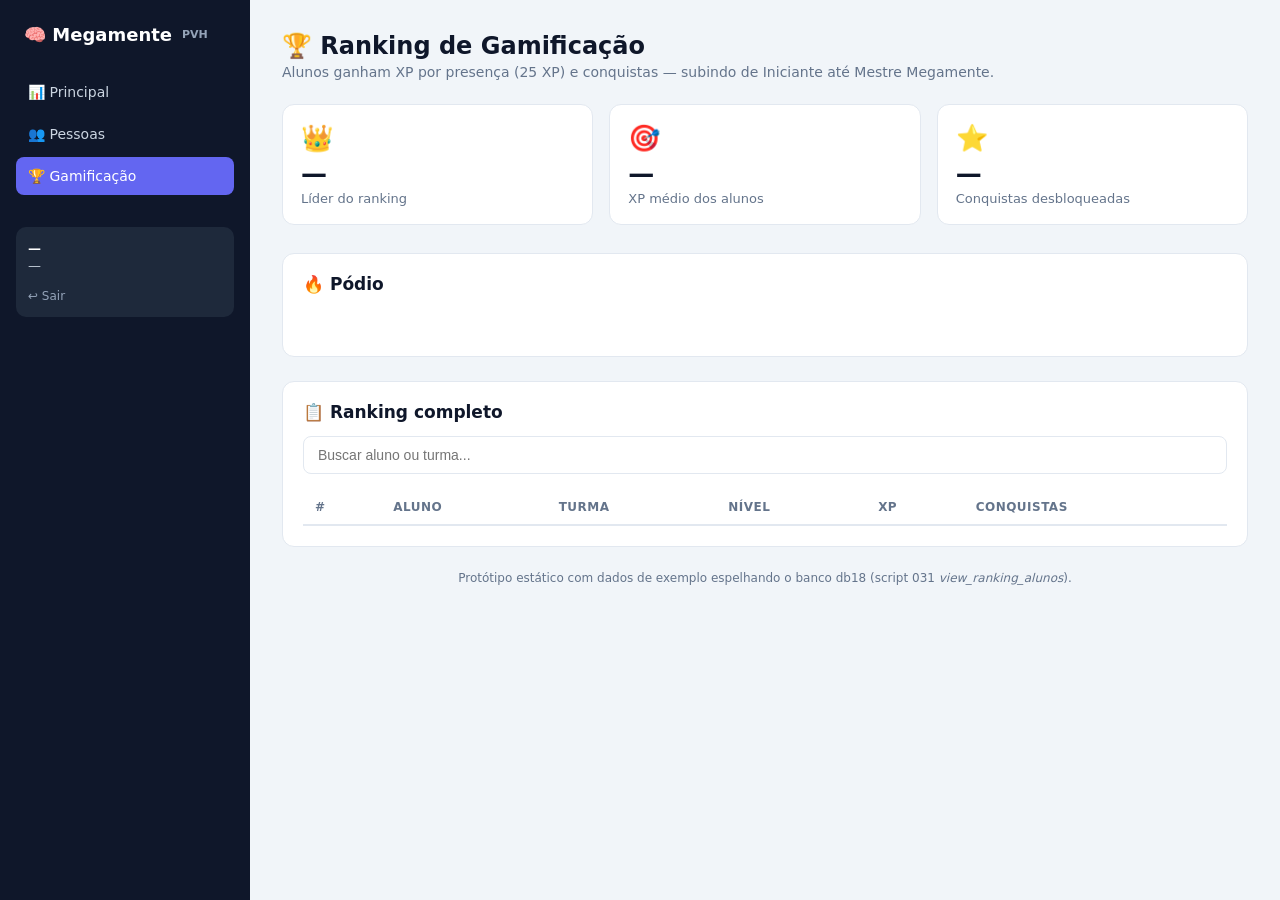
==== prototipo/gamificacao.html @ e92a615d "Inovação: gamificação - níveis, conquistas, XP, ranking e protótipo da interface" ====
<!DOCTYPE html>
<html lang="pt-BR">
<head>
    <meta charset="UTF-8">
    <meta name="viewport" content="width=device-width, initial-scale=1.0">
    <title>Gamificação - Escola Megamente</title>
    <link rel="stylesheet" href="assets/style.css">
</head>
<body>
    <div class="app">
        <aside class="sidebar">
            <div class="brand">🧠 Megamente <span style="font-size:11px;color:#94a3b8">PVH</span></div>
            <nav>
                <a href="index.html">📊 Principal</a>
                <a href="pessoas.html">👥 Pessoas</a>
                <a href="gamificacao.html" class="active">🏆 Gamificação</a>
            </nav>
            <div class="sidebar-user">
                <b id="nomeUsuario">—</b>
                <span id="cargoUsuario">—</span><br><br>
                <a href="#" onclick="sair()">↩ Sair</a>
            </div>
        </aside>

        <main class="main">
            <h1>🏆 Ranking de Gamificação</h1>
            <p class="page-sub">Alunos ganham XP por presença (25 XP) e conquistas — subindo de Iniciante até Mestre Megamente.</p>

            <div class="cards">
                <div class="card"><div class="card-icone">👑</div><div class="card-valor" id="top1">—</div><div class="card-label">Líder do ranking</div></div>
                <div class="card"><div class="card-icone">🎯</div><div class="card-valor" id="mediaXp">—</div><div class="card-label">XP médio dos alunos</div></div>
                <div class="card"><div class="card-icone">⭐</div><div class="card-valor" id="totalConq">—</div><div class="card-label">Conquistas desbloqueadas</div></div>
            </div>

            <div class="panel">
                <h2>🔥 Pódio</h2>
                <div class="podio" id="podio"></div>
            </div>

            <div class="panel">
                <h2>📋 Ranking completo</h2>
                <div class="toolbar">
                    <input type="search" id="buscaRanking" placeholder="Buscar aluno ou turma..." oninput="filtrarRanking()">
                </div>
                <table>
                    <thead>
                        <tr><th>#</th><th>Aluno</th><th>Turma</th><th>Nível</th><th>XP</th><th>Conquistas</th></tr>
                    </thead>
                    <tbody id="tbodyRanking"></tbody>
                </table>
            </div>

            <p class="footer-note">Protótipo estático com dados de exemplo espelhando o banco db18 (script 031 <i>view_ranking_alunos</i>).</p>
        </main>
    </div>

    <script src="assets/app.js"></script>
</body>
</html>
---- prototipo/assets/style.css ----
/* Protótipo Escola Megamente */

* {
    margin: 0;
    padding: 0;
    box-sizing: border-box;
}

:root {
    --bg: #0f172a;
    --bg-soft: #1e293b;
    --card: #ffffff;
    --primary: #6366f1;
    --primary-dark: #4f46e5;
    --success: #10b981;
    --warning: #f59e0b;
    --danger: #ef4444;
    --text: #0f172a;
    --muted: #64748b;
    --border: #e2e8f0;
    --gold: #f59e0b;
}

body {
    font-family: 'Segoe UI', system-ui, -apple-system, sans-serif;
    background: #f1f5f9;
    color: var(--text);
    min-height: 100vh;
    display: flex;
    flex-direction: column;
    align-items: center;
}

/* ---------- LOGIN ---------- */

.login-wrapper {
    min-height: 100vh;
    display: flex;
    align-items: center;
    justify-content: center;
    background: radial-gradient(1200px 600px at 70% -10%, #4338ca55, transparent),
                radial-gradient(1000px 500px at 10% 110%, #0ea5e955, transparent),
                var(--bg);
    width: 100%;
}

.login-card {
    background: var(--card);
    border-radius: 16px;
    box-shadow: 0 25px 60px rgba(2, 6, 23, .5);
    padding: 40px;
    width: 100%;
    max-width: 400px;
}

.login-card .logo {
    font-size: 42px;
    text-align: center;
    margin-bottom: 8px;
}

.login-card h1 {
    text-align: center;
    font-size: 24px;
    color: var(--text);
}

.login-card .subtitle {
    text-align: center;
    color: var(--muted);
    font-size: 14px;
    margin: 6px 0 24px;
}

.login-card .badge-gamificacao {
    display: block;
    text-align: center;
    background: linear-gradient(90deg, #f59e0b, #ef4444);
    color: #fff;
    font-size: 12px;
    font-weight: 700;
    border-radius: 999px;
    padding: 6px 12px;
    margin: 0 auto 20px;
    width: fit-content;
}

.field {
    margin-bottom: 16px;
}

.field label {
    display: block;
    font-size: 13px;
    font-weight: 600;
    color: var(--text);
    margin-bottom: 6px;
}

.field input,
.field select {
    width: 100%;
    padding: 12px 14px;
    border: 1px solid var(--border);
    border-radius: 8px;
    font-size: 14px;
    background: #f8fafc;
}

.field input:focus,
.field select:focus {
    outline: 2px solid var(--primary);
    border-color: transparent;
}

.btn {
    display: inline-flex;
    align-items: center;
    justify-content: center;
    gap: 8px;
    padding: 12px 20px;
    border: none;
    border-radius: 8px;
    font-size: 14px;
    font-weight: 600;
    cursor: pointer;
    text-decoration: none;
    transition: filter .15s;
}

.btn:hover { filter: brightness(1.05); }

.btn-primary { background: var(--primary); color: #fff; width: 100%; }
.btn-success { background: var(--success); color: #fff; }
.btn-ghost   { background: transparent; color: var(--primary); border: 1px solid var(--primary); }

.login-error {
    color: var(--danger);
    font-size: 13px;
    margin-top: 10px;
    text-align: center;
    display: none;
}

.perfil-cards {
    display: flex;
    flex-direction: column;
    gap: 10px;
    margin-bottom: 20px;
}

.perfil-card {
    display: flex;
    align-items: center;
    gap: 12px;
    border: 2px solid var(--border);
    border-radius: 10px;
    padding: 12px 14px;
    cursor: pointer;
    transition: border-color .15s, background .15s;
    background: #f8fafc;
}

.perfil-card:hover { border-color: var(--primary); }

.perfil-card.selected { border-color: var(--primary); background: #eef2ff; }

.perfil-card .perfil-icone {
    font-size: 28px;
}

.perfil-card .perfil-nome { font-weight: 700; font-size: 14px; }
.perfil-card .perfil-desc { font-size: 12px; color: var(--muted); }

/* ---------- APP (layout com sidebar) ---------- */

.app {
    display: flex;
    width: 100%;
    min-height: 100vh;
}

.sidebar {
    width: 250px;
    background: var(--bg);
    color: #cbd5e1;
    padding: 24px 16px;
    flex-shrink: 0;
}

.sidebar .brand {
    font-size: 18px;
    font-weight: 800;
    color: #fff;
    display: flex;
    align-items: center;
    gap: 10px;
    margin-bottom: 28px;
    padding: 0 8px;
}

.sidebar nav a {
    display: flex;
    align-items: center;
    gap: 10px;
    color: #cbd5e1;
    text-decoration: none;
    padding: 11px 12px;
    border-radius: 8px;
    font-size: 14px;
    margin-bottom: 4px;
    transition: background .15s;
}

.sidebar nav a:hover { background: var(--bg-soft); color: #fff; }
.sidebar nav a.active { background: var(--primary); color: #fff; }

.sidebar .sidebar-user {
    margin-top: 32px;
    padding: 14px 12px;
    background: var(--bg-soft);
    border-radius: 10px;
    font-size: 13px;
}

.sidebar .sidebar-user b { color: #fff; display: block; margin-bottom: 2px; }
.sidebar .sidebar-user a { color: #94a3b8; font-size: 12px; text-decoration: none; }

.main {
    flex: 1;
    padding: 32px;
    max-width: 1100px;
}

.main h1 { font-size: 24px; margin-bottom: 4px; }
.main .page-sub { color: var(--muted); margin-bottom: 24px; font-size: 14px; }

.cards {
    display: grid;
    grid-template-columns: repeat(auto-fit, minmax(200px, 1fr));
    gap: 16px;
    margin-bottom: 28px;
}

.card {
    background: var(--card);
    border: 1px solid var(--border);
    border-radius: 12px;
    padding: 18px;
}

.card .card-icone { font-size: 26px; }
.card .card-valor { font-size: 26px; font-weight: 800; margin: 6px 0 2px; }
.card .card-label { font-size: 13px; color: var(--muted); }

.panel {
    background: var(--card);
    border: 1px solid var(--border);
    border-radius: 12px;
    padding: 20px;
    margin-bottom: 24px;
}

.panel h2 { font-size: 17px; margin-bottom: 14px; }

table {
    width: 100%;
    border-collapse: collapse;
    font-size: 14px;
}

th {
    text-align: left;
    font-size: 12px;
    text-transform: uppercase;
    letter-spacing: .04em;
    color: var(--muted);
    padding: 10px 12px;
    border-bottom: 2px solid var(--border);
}

td {
    padding: 12px;
    border-bottom: 1px solid var(--border);
}

tr:hover td { background: #f8fafc; }

.badge {
    display: inline-block;
    padding: 4px 10px;
    border-radius: 999px;
    font-size: 12px;
    font-weight: 700;
}

.badge-pago      { background: #d1fae5; color: #065f46; }
.badge-pendente  { background: #fef3c7; color: #92400e; }
.badge-atrasado  { background: #fee2e2; color: #991b1b; }
.badge-ativa     { background: #dbeafe; color: #1e40af; }
.badge-nivel     { background: #ede9fe; color: #5b21b6; }

.toolbar {
    display: flex;
    gap: 10px;
    align-items: center;
    margin-bottom: 16px;
}

.toolbar input[type="search"] {
    flex: 1;
    padding: 10px 14px;
    border: 1px solid var(--border);
    border-radius: 8px;
    font-size: 14px;
}

/* ---------- RANKING / GAMIFICAÇÃO ---------- */

.podio { display: flex; gap: 16px; align-items: flex-end; margin-bottom: 28px; }

.podio-item {
    flex: 1;
    text-align: center;
    background: var(--card);
    border: 1px solid var(--border);
    border-radius: 12px;
    padding: 16px 12px;
}

.podio-item .rank { font-size: 30px; }
.podio-item .nome { font-weight: 700; font-size: 14px; margin-top: 4px; }
.podio-item .xp { font-size: 13px; color: var(--muted); }
.podio-item.podio-top { border-color: var(--gold); box-shadow: 0 8px 24px rgba(245, 158, 11, .18); }

.progresso {
    display: flex;
    align-items: center;
    gap: 12px;
    margin: 8px 0 2px;
    font-size: 13px;
    color: var(--muted);
}

.barra {
    flex: 1;
    height: 8px;
    background: #e2e8f0;
    border-radius: 999px;
    overflow: hidden;
}

.barra > span {
    display: block;
    height: 100%;
    background: linear-gradient(90deg, var(--primary), #a855f7);
    border-radius: 999px;
}

.conquista-chip {
    display: inline-flex;
    align-items: center;
    gap: 6px;
    background: #f8fafc;
    border: 1px solid var(--border);
    border-radius: 999px;
    padding: 5px 10px;
    font-size: 13px;
    margin: 3px 4px 3px 0;
}

.avatar {
    width: 34px;
    height: 34px;
    border-radius: 50%;
    background: var(--primary);
    color: #fff;
    display: inline-flex;
    align-items: center;
    justify-content: center;
    font-weight: 700;
    font-size: 14px;
}

.footer-note {
    margin-top: 24px;
    font-size: 12px;
    color: var(--muted);
    text-align: center;
}

@media (max-width: 800px) {
    .app { flex-direction: column; }
    .sidebar { width: 100%; }
}
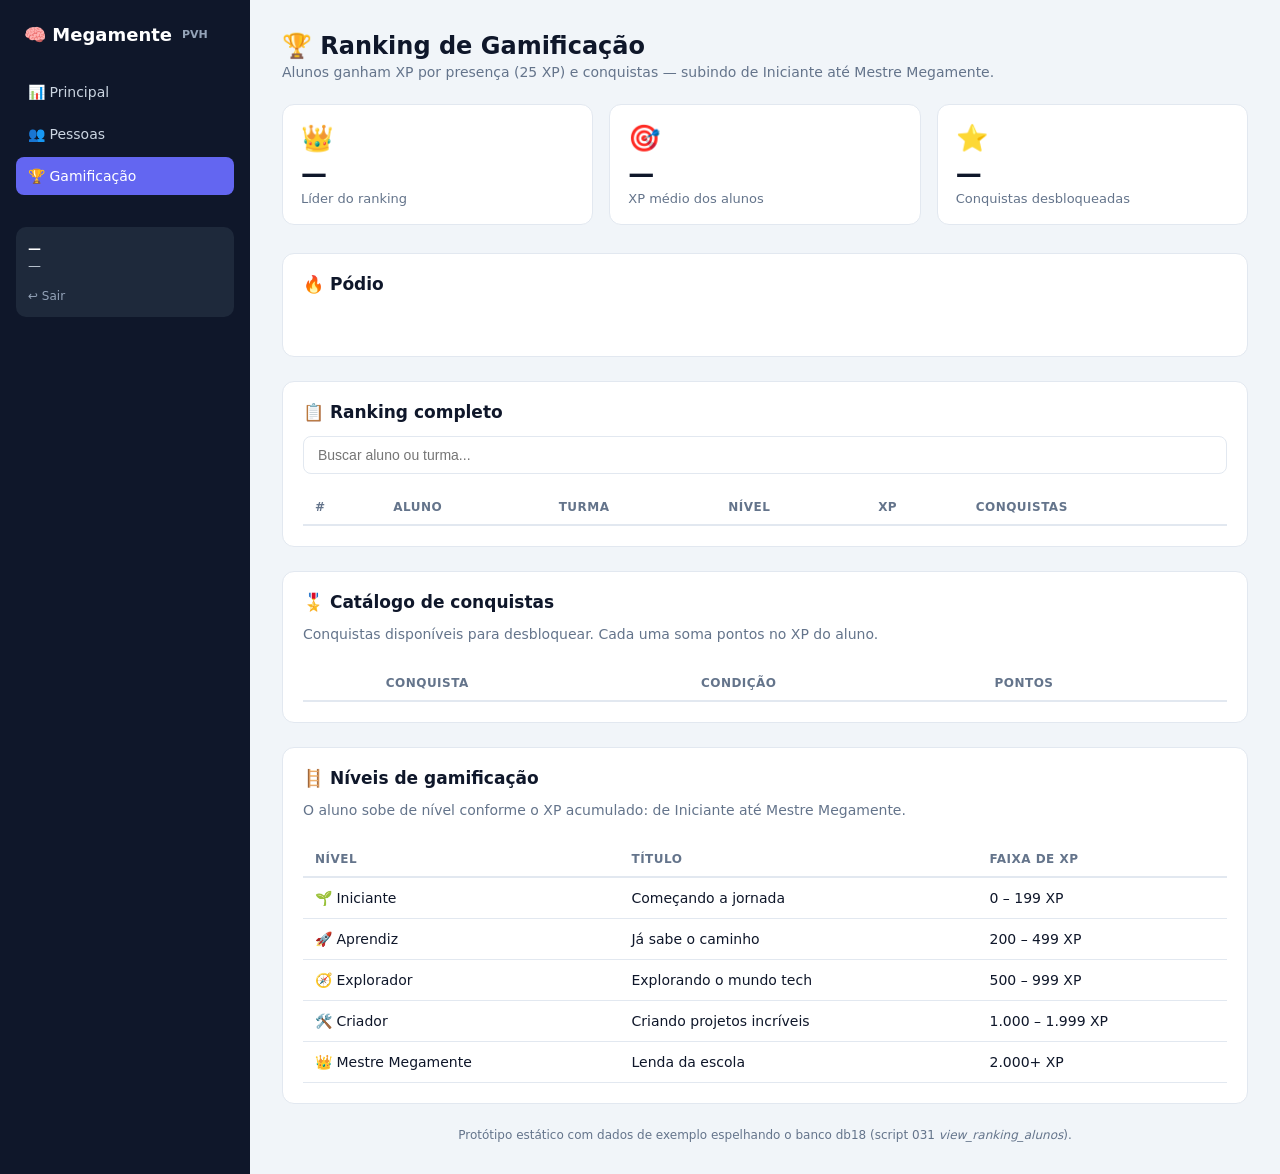
==== commit 6152d97d: "Protótipo: telas com dados fictícios completos (20 pessoas, 13 pagamentos, conquistas, turmas)" ====
--- a/prototipo/gamificacao.html
+++ b/prototipo/gamificacao.html
@@ -50,6 +50,34 @@
                 </table>
             </div>
 
+            <div class="panel">
+                <h2>🎖️ Catálogo de conquistas</h2>
+                <p class="page-sub">Conquistas disponíveis para desbloquear. Cada uma soma pontos no XP do aluno.</p>
+                <table>
+                    <thead>
+                        <tr><th></th><th>Conquista</th><th>Condição</th><th>Pontos</th></tr>
+                    </thead>
+                    <tbody id="tbodyConquistas"></tbody>
+                </table>
+            </div>
+
+            <div class="panel">
+                <h2>🪜 Níveis de gamificação</h2>
+                <p class="page-sub">O aluno sobe de nível conforme o XP acumulado: de Iniciante até Mestre Megamente.</p>
+                <table>
+                    <thead>
+                        <tr><th>Nível</th><th>Título</th><th>Faixa de XP</th></tr>
+                    </thead>
+                    <tbody>
+                        <tr><td>🌱 Iniciante</td><td>Começando a jornada</td><td>0 – 199 XP</td></tr>
+                        <tr><td>🚀 Aprendiz</td><td>Já sabe o caminho</td><td>200 – 499 XP</td></tr>
+                        <tr><td>🧭 Explorador</td><td>Explorando o mundo tech</td><td>500 – 999 XP</td></tr>
+                        <tr><td>🛠️ Criador</td><td>Criando projetos incríveis</td><td>1.000 – 1.999 XP</td></tr>
+                        <tr><td>👑 Mestre Megamente</td><td>Lenda da escola</td><td>2.000+ XP</td></tr>
+                    </tbody>
+                </table>
+            </div>
+
             <p class="footer-note">Protótipo estático com dados de exemplo espelhando o banco db18 (script 031 <i>view_ranking_alunos</i>).</p>
         </main>
     </div>
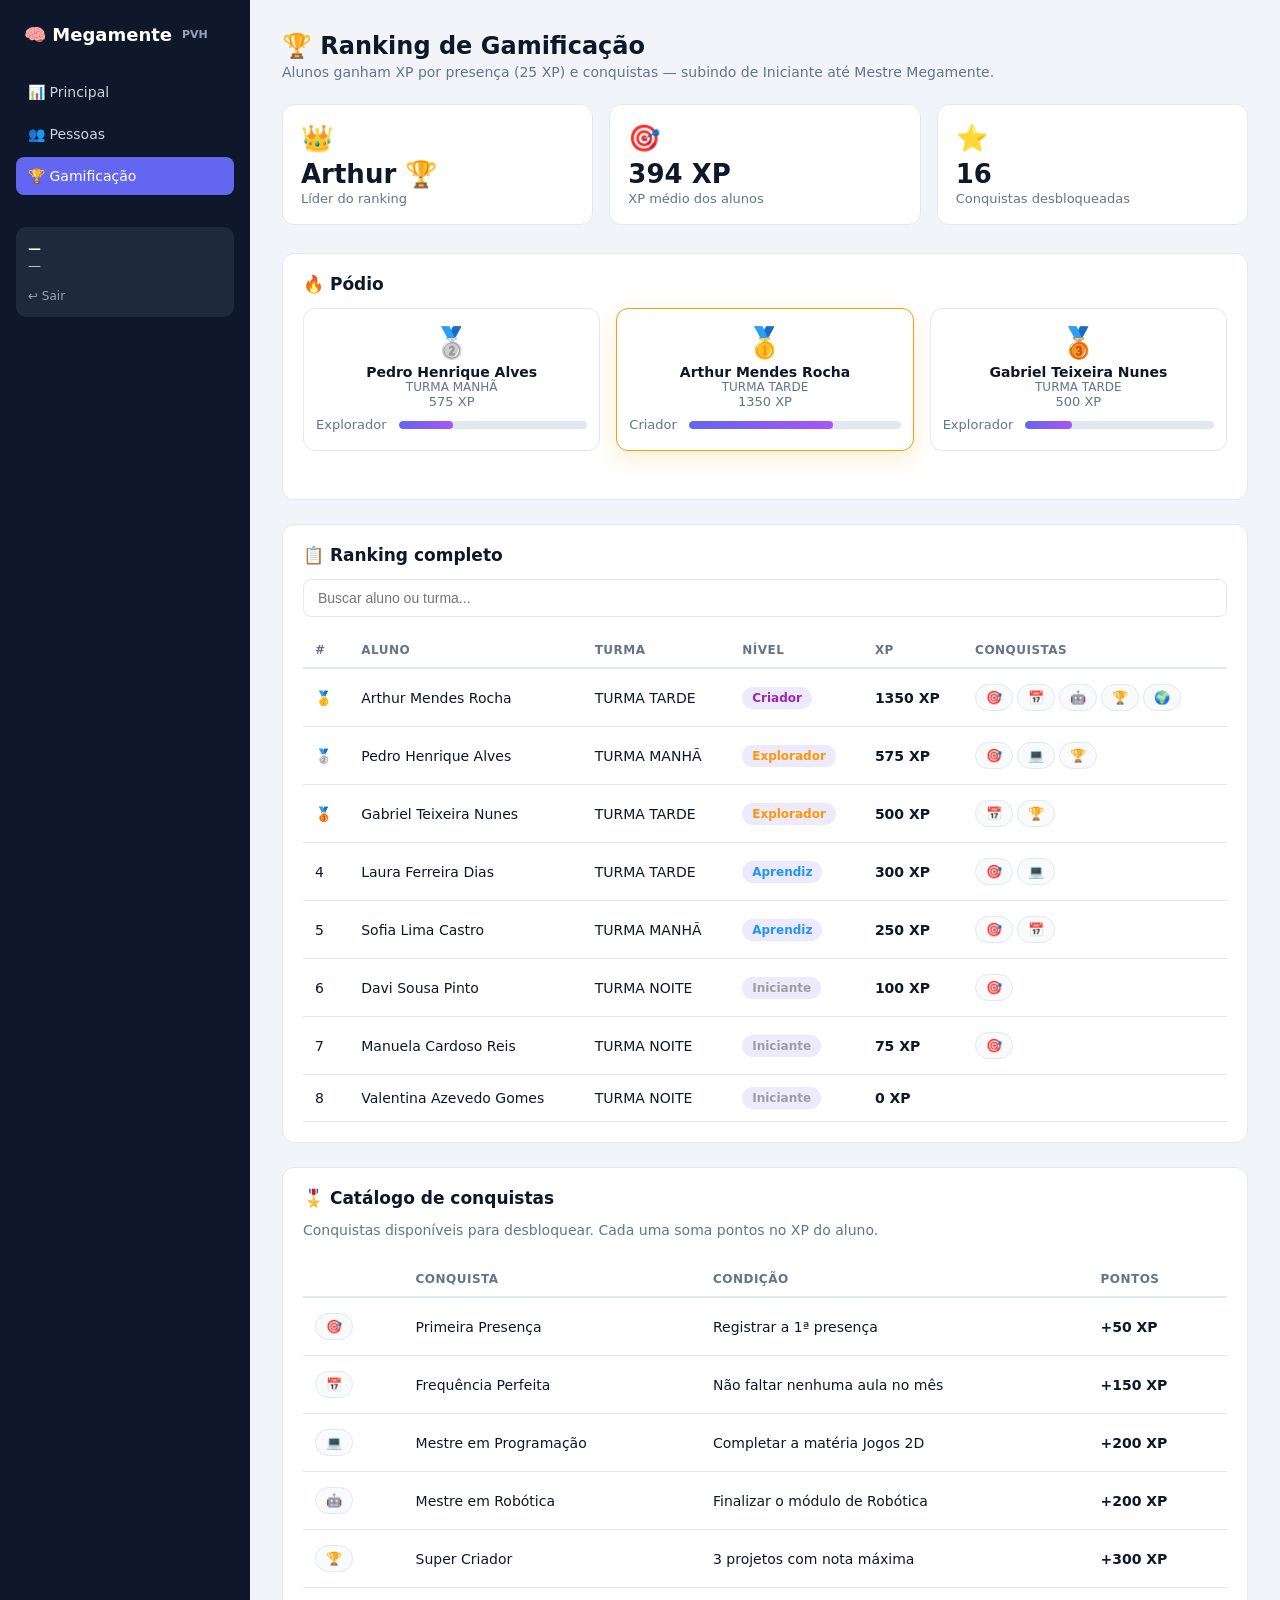
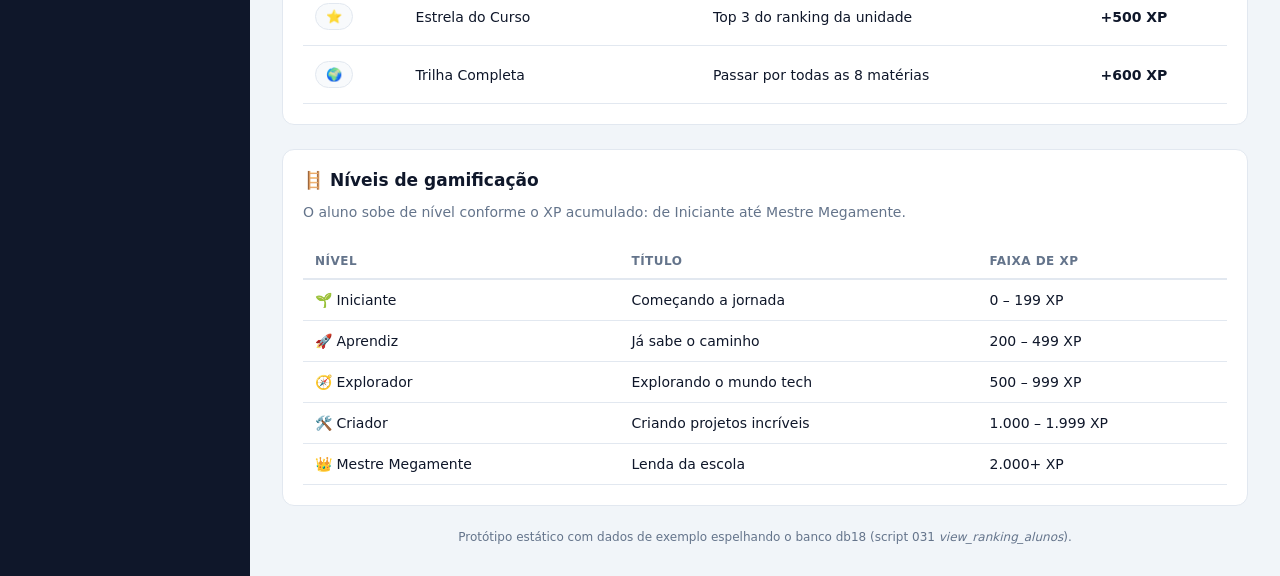
==== commit a44ab100: "Protótipo: dados fictícios embutidos no HTML (funcionam sem JS)" ====
--- a/prototipo/gamificacao.html
+++ b/prototipo/gamificacao.html
@@ -27,14 +27,36 @@
             <p class="page-sub">Alunos ganham XP por presença (25 XP) e conquistas — subindo de Iniciante até Mestre Megamente.</p>
 
             <div class="cards">
-                <div class="card"><div class="card-icone">👑</div><div class="card-valor" id="top1">—</div><div class="card-label">Líder do ranking</div></div>
-                <div class="card"><div class="card-icone">🎯</div><div class="card-valor" id="mediaXp">—</div><div class="card-label">XP médio dos alunos</div></div>
-                <div class="card"><div class="card-icone">⭐</div><div class="card-valor" id="totalConq">—</div><div class="card-label">Conquistas desbloqueadas</div></div>
+                <div class="card"><div class="card-icone">👑</div><div class="card-valor" id="top1">Arthur 🏆</div><div class="card-label">Líder do ranking</div></div>
+                <div class="card"><div class="card-icone">🎯</div><div class="card-valor" id="mediaXp">394 XP</div><div class="card-label">XP médio dos alunos</div></div>
+                <div class="card"><div class="card-icone">⭐</div><div class="card-valor" id="totalConq">16</div><div class="card-label">Conquistas desbloqueadas</div></div>
             </div>
 
             <div class="panel">
                 <h2>🔥 Pódio</h2>
-                <div class="podio" id="podio"></div>
+                <div class="podio" id="podio">
+                    <div class="podio-item">
+                        <div class="rank">🥈</div>
+                        <div class="nome">Pedro Henrique Alves</div>
+                        <div style="font-size:12px;color:var(--muted)">TURMA MANHÃ</div>
+                        <div class="xp">575 XP</div>
+                        <div class="progresso"><span>Explorador</span><div class="barra"><span style="width:29%"></span></div></div>
+                    </div>
+                    <div class="podio-item podio-top">
+                        <div class="rank">🥇</div>
+                        <div class="nome">Arthur Mendes Rocha</div>
+                        <div style="font-size:12px;color:var(--muted)">TURMA TARDE</div>
+                        <div class="xp">1350 XP</div>
+                        <div class="progresso"><span>Criador</span><div class="barra"><span style="width:68%"></span></div></div>
+                    </div>
+                    <div class="podio-item">
+                        <div class="rank">🥉</div>
+                        <div class="nome">Gabriel Teixeira Nunes</div>
+                        <div style="font-size:12px;color:var(--muted)">TURMA TARDE</div>
+                        <div class="xp">500 XP</div>
+                        <div class="progresso"><span>Explorador</span><div class="barra"><span style="width:25%"></span></div></div>
+                    </div>
+                </div>
             </div>
 
             <div class="panel">
@@ -46,7 +68,16 @@
                     <thead>
                         <tr><th>#</th><th>Aluno</th><th>Turma</th><th>Nível</th><th>XP</th><th>Conquistas</th></tr>
                     </thead>
-                    <tbody id="tbodyRanking"></tbody>
+                    <tbody id="tbodyRanking">
+                        <tr><td>🥇</td><td>Arthur Mendes Rocha</td><td>TURMA TARDE</td><td><span class="badge badge-nivel" style="color:#9c27b0">Criador</span></td><td><b>1350 XP</b></td><td><span class="conquista-chip">🎯</span><span class="conquista-chip">📅</span><span class="conquista-chip">🤖</span><span class="conquista-chip">🏆</span><span class="conquista-chip">🌍</span></td></tr>
+                        <tr><td>🥈</td><td>Pedro Henrique Alves</td><td>TURMA MANHÃ</td><td><span class="badge badge-nivel" style="color:#ff9800">Explorador</span></td><td><b>575 XP</b></td><td><span class="conquista-chip">🎯</span><span class="conquista-chip">💻</span><span class="conquista-chip">🏆</span></td></tr>
+                        <tr><td>🥉</td><td>Gabriel Teixeira Nunes</td><td>TURMA TARDE</td><td><span class="badge badge-nivel" style="color:#ff9800">Explorador</span></td><td><b>500 XP</b></td><td><span class="conquista-chip">📅</span><span class="conquista-chip">🏆</span></td></tr>
+                        <tr><td>4</td><td>Laura Ferreira Dias</td><td>TURMA TARDE</td><td><span class="badge badge-nivel" style="color:#2196f3">Aprendiz</span></td><td><b>300 XP</b></td><td><span class="conquista-chip">🎯</span><span class="conquista-chip">💻</span></td></tr>
+                        <tr><td>5</td><td>Sofia Lima Castro</td><td>TURMA MANHÃ</td><td><span class="badge badge-nivel" style="color:#2196f3">Aprendiz</span></td><td><b>250 XP</b></td><td><span class="conquista-chip">🎯</span><span class="conquista-chip">📅</span></td></tr>
+                        <tr><td>6</td><td>Davi Sousa Pinto</td><td>TURMA NOITE</td><td><span class="badge badge-nivel" style="color:#9e9e9e">Iniciante</span></td><td><b>100 XP</b></td><td><span class="conquista-chip">🎯</span></td></tr>
+                        <tr><td>7</td><td>Manuela Cardoso Reis</td><td>TURMA NOITE</td><td><span class="badge badge-nivel" style="color:#9e9e9e">Iniciante</span></td><td><b>75 XP</b></td><td><span class="conquista-chip">🎯</span></td></tr>
+                        <tr><td>8</td><td>Valentina Azevedo Gomes</td><td>TURMA NOITE</td><td><span class="badge badge-nivel" style="color:#9e9e9e">Iniciante</span></td><td><b>0 XP</b></td><td></td></tr>
+                    </tbody>
                 </table>
             </div>
 
@@ -57,7 +88,15 @@
                     <thead>
                         <tr><th></th><th>Conquista</th><th>Condição</th><th>Pontos</th></tr>
                     </thead>
-                    <tbody id="tbodyConquistas"></tbody>
+                    <tbody id="tbodyConquistas">
+                        <tr><td><span class="conquista-chip">🎯</span></td><td>Primeira Presença</td><td>Registrar a 1ª presença</td><td><b>+50 XP</b></td></tr>
+                        <tr><td><span class="conquista-chip">📅</span></td><td>Frequência Perfeita</td><td>Não faltar nenhuma aula no mês</td><td><b>+150 XP</b></td></tr>
+                        <tr><td><span class="conquista-chip">💻</span></td><td>Mestre em Programação</td><td>Completar a matéria Jogos 2D</td><td><b>+200 XP</b></td></tr>
+                        <tr><td><span class="conquista-chip">🤖</span></td><td>Mestre em Robótica</td><td>Finalizar o módulo de Robótica</td><td><b>+200 XP</b></td></tr>
+                        <tr><td><span class="conquista-chip">🏆</span></td><td>Super Criador</td><td>3 projetos com nota máxima</td><td><b>+300 XP</b></td></tr>
+                        <tr><td><span class="conquista-chip">⭐</span></td><td>Estrela do Curso</td><td>Top 3 do ranking da unidade</td><td><b>+500 XP</b></td></tr>
+                        <tr><td><span class="conquista-chip">🌍</span></td><td>Trilha Completa</td><td>Passar por todas as 8 matérias</td><td><b>+600 XP</b></td></tr>
+                    </tbody>
                 </table>
             </div>
 
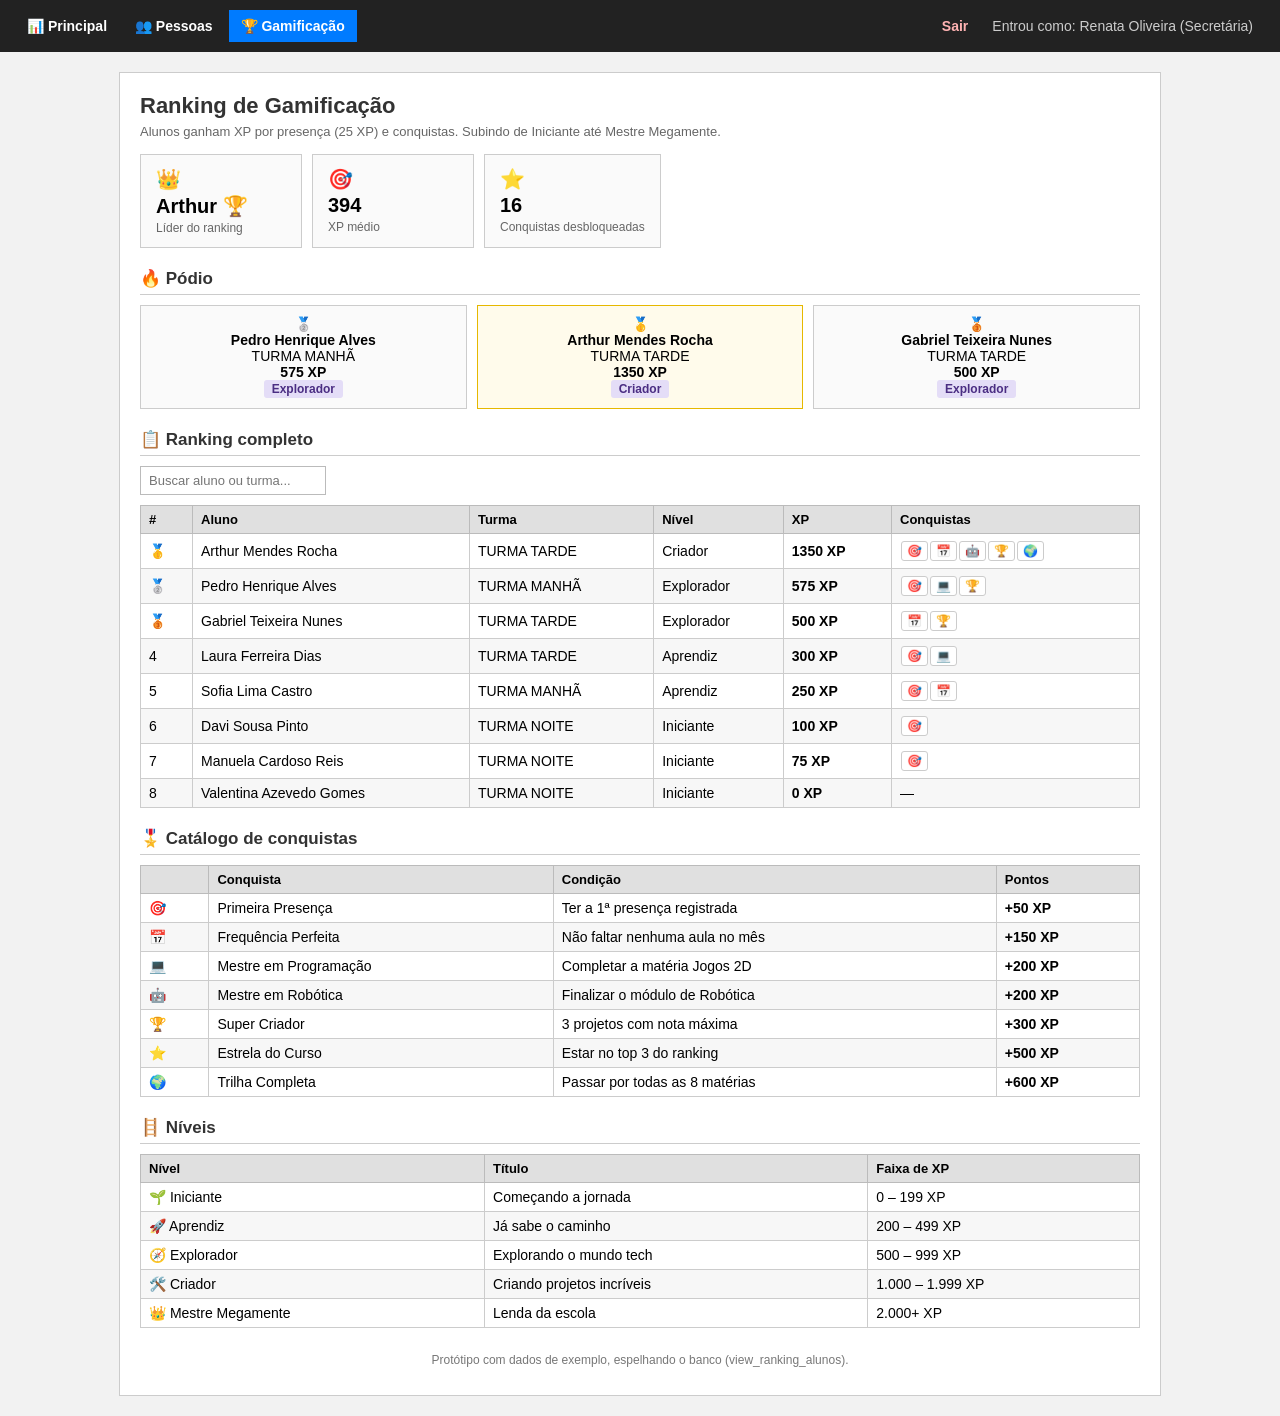
==== commit 9d9c9b86: "Protótipo: layout simples de aluno (sem sidebar/gradiente)" ====
--- a/prototipo/gamificacao.html
+++ b/prototipo/gamificacao.html
@@ -2,125 +2,115 @@
 <html lang="pt-BR">
 <head>
     <meta charset="UTF-8">
-    <meta name="viewport" content="width=device-width, initial-scale=1.0">
     <title>Gamificação - Escola Megamente</title>
     <link rel="stylesheet" href="assets/style.css">
 </head>
 <body>
-    <div class="app">
-        <aside class="sidebar">
-            <div class="brand">🧠 Megamente <span style="font-size:11px;color:#94a3b8">PVH</span></div>
-            <nav>
-                <a href="index.html">📊 Principal</a>
-                <a href="pessoas.html">👥 Pessoas</a>
-                <a href="gamificacao.html" class="active">🏆 Gamificação</a>
-            </nav>
-            <div class="sidebar-user">
-                <b id="nomeUsuario">—</b>
-                <span id="cargoUsuario">—</span><br><br>
-                <a href="#" onclick="sair()">↩ Sair</a>
-            </div>
-        </aside>
 
-        <main class="main">
-            <h1>🏆 Ranking de Gamificação</h1>
-            <p class="page-sub">Alunos ganham XP por presença (25 XP) e conquistas — subindo de Iniciante até Mestre Megamente.</p>
+<div class="menu">
+    <a href="index.html">📊 Principal</a>
+    <a href="pessoas.html">👥 Pessoas</a>
+    <a href="gamificacao.html" class="ativo">🏆 Gamificação</a>
+    <span class="usuario" id="usuarioLogado"></span>
+    <span class="usuario"><a href="#" onclick="sair()">Sair</a></span>
+</div>
 
-            <div class="cards">
-                <div class="card"><div class="card-icone">👑</div><div class="card-valor" id="top1">Arthur 🏆</div><div class="card-label">Líder do ranking</div></div>
-                <div class="card"><div class="card-icone">🎯</div><div class="card-valor" id="mediaXp">394 XP</div><div class="card-label">XP médio dos alunos</div></div>
-                <div class="card"><div class="card-icone">⭐</div><div class="card-valor" id="totalConq">16</div><div class="card-label">Conquistas desbloqueadas</div></div>
-            </div>
+<div class="container">
 
-            <div class="panel">
-                <h2>🔥 Pódio</h2>
-                <div class="podio" id="podio">
-                    <div class="podio-item">
-                        <div class="rank">🥈</div>
-                        <div class="nome">Pedro Henrique Alves</div>
-                        <div style="font-size:12px;color:var(--muted)">TURMA MANHÃ</div>
-                        <div class="xp">575 XP</div>
-                        <div class="progresso"><span>Explorador</span><div class="barra"><span style="width:29%"></span></div></div>
-                    </div>
-                    <div class="podio-item podio-top">
-                        <div class="rank">🥇</div>
-                        <div class="nome">Arthur Mendes Rocha</div>
-                        <div style="font-size:12px;color:var(--muted)">TURMA TARDE</div>
-                        <div class="xp">1350 XP</div>
-                        <div class="progresso"><span>Criador</span><div class="barra"><span style="width:68%"></span></div></div>
-                    </div>
-                    <div class="podio-item">
-                        <div class="rank">🥉</div>
-                        <div class="nome">Gabriel Teixeira Nunes</div>
-                        <div style="font-size:12px;color:var(--muted)">TURMA TARDE</div>
-                        <div class="xp">500 XP</div>
-                        <div class="progresso"><span>Explorador</span><div class="barra"><span style="width:25%"></span></div></div>
-                    </div>
-                </div>
-            </div>
+    <h1>Ranking de Gamificação</h1>
+    <p class="subtitulo">Alunos ganham XP por presença (25 XP) e conquistas. Subindo de Iniciante até Mestre Megamente.</p>
 
-            <div class="panel">
-                <h2>📋 Ranking completo</h2>
-                <div class="toolbar">
-                    <input type="search" id="buscaRanking" placeholder="Buscar aluno ou turma..." oninput="filtrarRanking()">
-                </div>
-                <table>
-                    <thead>
-                        <tr><th>#</th><th>Aluno</th><th>Turma</th><th>Nível</th><th>XP</th><th>Conquistas</th></tr>
-                    </thead>
-                    <tbody id="tbodyRanking">
-                        <tr><td>🥇</td><td>Arthur Mendes Rocha</td><td>TURMA TARDE</td><td><span class="badge badge-nivel" style="color:#9c27b0">Criador</span></td><td><b>1350 XP</b></td><td><span class="conquista-chip">🎯</span><span class="conquista-chip">📅</span><span class="conquista-chip">🤖</span><span class="conquista-chip">🏆</span><span class="conquista-chip">🌍</span></td></tr>
-                        <tr><td>🥈</td><td>Pedro Henrique Alves</td><td>TURMA MANHÃ</td><td><span class="badge badge-nivel" style="color:#ff9800">Explorador</span></td><td><b>575 XP</b></td><td><span class="conquista-chip">🎯</span><span class="conquista-chip">💻</span><span class="conquista-chip">🏆</span></td></tr>
-                        <tr><td>🥉</td><td>Gabriel Teixeira Nunes</td><td>TURMA TARDE</td><td><span class="badge badge-nivel" style="color:#ff9800">Explorador</span></td><td><b>500 XP</b></td><td><span class="conquista-chip">📅</span><span class="conquista-chip">🏆</span></td></tr>
-                        <tr><td>4</td><td>Laura Ferreira Dias</td><td>TURMA TARDE</td><td><span class="badge badge-nivel" style="color:#2196f3">Aprendiz</span></td><td><b>300 XP</b></td><td><span class="conquista-chip">🎯</span><span class="conquista-chip">💻</span></td></tr>
-                        <tr><td>5</td><td>Sofia Lima Castro</td><td>TURMA MANHÃ</td><td><span class="badge badge-nivel" style="color:#2196f3">Aprendiz</span></td><td><b>250 XP</b></td><td><span class="conquista-chip">🎯</span><span class="conquista-chip">📅</span></td></tr>
-                        <tr><td>6</td><td>Davi Sousa Pinto</td><td>TURMA NOITE</td><td><span class="badge badge-nivel" style="color:#9e9e9e">Iniciante</span></td><td><b>100 XP</b></td><td><span class="conquista-chip">🎯</span></td></tr>
-                        <tr><td>7</td><td>Manuela Cardoso Reis</td><td>TURMA NOITE</td><td><span class="badge badge-nivel" style="color:#9e9e9e">Iniciante</span></td><td><b>75 XP</b></td><td><span class="conquista-chip">🎯</span></td></tr>
-                        <tr><td>8</td><td>Valentina Azevedo Gomes</td><td>TURMA NOITE</td><td><span class="badge badge-nivel" style="color:#9e9e9e">Iniciante</span></td><td><b>0 XP</b></td><td></td></tr>
-                    </tbody>
-                </table>
-            </div>
-
-            <div class="panel">
-                <h2>🎖️ Catálogo de conquistas</h2>
-                <p class="page-sub">Conquistas disponíveis para desbloquear. Cada uma soma pontos no XP do aluno.</p>
-                <table>
-                    <thead>
-                        <tr><th></th><th>Conquista</th><th>Condição</th><th>Pontos</th></tr>
-                    </thead>
-                    <tbody id="tbodyConquistas">
-                        <tr><td><span class="conquista-chip">🎯</span></td><td>Primeira Presença</td><td>Registrar a 1ª presença</td><td><b>+50 XP</b></td></tr>
-                        <tr><td><span class="conquista-chip">📅</span></td><td>Frequência Perfeita</td><td>Não faltar nenhuma aula no mês</td><td><b>+150 XP</b></td></tr>
-                        <tr><td><span class="conquista-chip">💻</span></td><td>Mestre em Programação</td><td>Completar a matéria Jogos 2D</td><td><b>+200 XP</b></td></tr>
-                        <tr><td><span class="conquista-chip">🤖</span></td><td>Mestre em Robótica</td><td>Finalizar o módulo de Robótica</td><td><b>+200 XP</b></td></tr>
-                        <tr><td><span class="conquista-chip">🏆</span></td><td>Super Criador</td><td>3 projetos com nota máxima</td><td><b>+300 XP</b></td></tr>
-                        <tr><td><span class="conquista-chip">⭐</span></td><td>Estrela do Curso</td><td>Top 3 do ranking da unidade</td><td><b>+500 XP</b></td></tr>
-                        <tr><td><span class="conquista-chip">🌍</span></td><td>Trilha Completa</td><td>Passar por todas as 8 matérias</td><td><b>+600 XP</b></td></tr>
-                    </tbody>
-                </table>
-            </div>
-
-            <div class="panel">
-                <h2>🪜 Níveis de gamificação</h2>
-                <p class="page-sub">O aluno sobe de nível conforme o XP acumulado: de Iniciante até Mestre Megamente.</p>
-                <table>
-                    <thead>
-                        <tr><th>Nível</th><th>Título</th><th>Faixa de XP</th></tr>
-                    </thead>
-                    <tbody>
-                        <tr><td>🌱 Iniciante</td><td>Começando a jornada</td><td>0 – 199 XP</td></tr>
-                        <tr><td>🚀 Aprendiz</td><td>Já sabe o caminho</td><td>200 – 499 XP</td></tr>
-                        <tr><td>🧭 Explorador</td><td>Explorando o mundo tech</td><td>500 – 999 XP</td></tr>
-                        <tr><td>🛠️ Criador</td><td>Criando projetos incríveis</td><td>1.000 – 1.999 XP</td></tr>
-                        <tr><td>👑 Mestre Megamente</td><td>Lenda da escola</td><td>2.000+ XP</td></tr>
-                    </tbody>
-                </table>
-            </div>
-
-            <p class="footer-note">Protótipo estático com dados de exemplo espelhando o banco db18 (script 031 <i>view_ranking_alunos</i>).</p>
-        </main>
+    <div class="cards">
+        <div class="card">
+            <div class="card-icone">👑</div>
+            <div class="card-valor">Arthur 🏆</div>
+            <div class="card-label">Líder do ranking</div>
+        </div>
+        <div class="card">
+            <div class="card-icone">🎯</div>
+            <div class="card-valor">394</div>
+            <div class="card-label">XP médio</div>
+        </div>
+        <div class="card">
+            <div class="card-icone">⭐</div>
+            <div class="card-valor">16</div>
+            <div class="card-label">Conquistas desbloqueadas</div>
+        </div>
     </div>
 
-    <script src="assets/app.js"></script>
+    <h2>🔥 Pódio</h2>
+    <div class="podio">
+        <div class="podio-item">
+            <div>🥈</div>
+            <div class="nome">Pedro Henrique Alves</div>
+            <div>TURMA MANHÃ</div>
+            <div><b>575 XP</b></div>
+            <div><span class="badge badge-nivel">Explorador</span></div>
+        </div>
+        <div class="podio-item podio-top">
+            <div>🥇</div>
+            <div class="nome">Arthur Mendes Rocha</div>
+            <div>TURMA TARDE</div>
+            <div><b>1350 XP</b></div>
+            <div><span class="badge badge-nivel">Criador</span></div>
+        </div>
+        <div class="podio-item">
+            <div>🥉</div>
+            <div class="nome">Gabriel Teixeira Nunes</div>
+            <div>TURMA TARDE</div>
+            <div><b>500 XP</b></div>
+            <div><span class="badge badge-nivel">Explorador</span></div>
+        </div>
+    </div>
+
+    <h2>📋 Ranking completo</h2>
+    <div class="barra">
+        <input type="search" id="buscaRanking" placeholder="Buscar aluno ou turma..." oninput="filtrarRanking()">
+    </div>
+    <table>
+        <thead><tr><th>#</th><th>Aluno</th><th>Turma</th><th>Nível</th><th>XP</th><th>Conquistas</th></tr></thead>
+        <tbody id="tbodyRanking">
+            <tr><td>🥇</td><td>Arthur Mendes Rocha</td><td>TURMA TARDE</td><td>Criador</td><td><b>1350 XP</b></td><td><span class="conquista-chip">🎯</span><span class="conquista-chip">📅</span><span class="conquista-chip">🤖</span><span class="conquista-chip">🏆</span><span class="conquista-chip">🌍</span></td></tr>
+            <tr><td>🥈</td><td>Pedro Henrique Alves</td><td>TURMA MANHÃ</td><td>Explorador</td><td><b>575 XP</b></td><td><span class="conquista-chip">🎯</span><span class="conquista-chip">💻</span><span class="conquista-chip">🏆</span></td></tr>
+            <tr><td>🥉</td><td>Gabriel Teixeira Nunes</td><td>TURMA TARDE</td><td>Explorador</td><td><b>500 XP</b></td><td><span class="conquista-chip">📅</span><span class="conquista-chip">🏆</span></td></tr>
+            <tr><td>4</td><td>Laura Ferreira Dias</td><td>TURMA TARDE</td><td>Aprendiz</td><td><b>300 XP</b></td><td><span class="conquista-chip">🎯</span><span class="conquista-chip">💻</span></td></tr>
+            <tr><td>5</td><td>Sofia Lima Castro</td><td>TURMA MANHÃ</td><td>Aprendiz</td><td><b>250 XP</b></td><td><span class="conquista-chip">🎯</span><span class="conquista-chip">📅</span></td></tr>
+            <tr><td>6</td><td>Davi Sousa Pinto</td><td>TURMA NOITE</td><td>Iniciante</td><td><b>100 XP</b></td><td><span class="conquista-chip">🎯</span></td></tr>
+            <tr><td>7</td><td>Manuela Cardoso Reis</td><td>TURMA NOITE</td><td>Iniciante</td><td><b>75 XP</b></td><td><span class="conquista-chip">🎯</span></td></tr>
+            <tr><td>8</td><td>Valentina Azevedo Gomes</td><td>TURMA NOITE</td><td>Iniciante</td><td><b>0 XP</b></td><td>—</td></tr>
+        </tbody>
+    </table>
+
+    <h2>🎖️ Catálogo de conquistas</h2>
+    <table>
+        <thead><tr><th></th><th>Conquista</th><th>Condição</th><th>Pontos</th></tr></thead>
+        <tbody>
+            <tr><td>🎯</td><td>Primeira Presença</td><td>Ter a 1ª presença registrada</td><td><b>+50 XP</b></td></tr>
+            <tr><td>📅</td><td>Frequência Perfeita</td><td>Não faltar nenhuma aula no mês</td><td><b>+150 XP</b></td></tr>
+            <tr><td>💻</td><td>Mestre em Programação</td><td>Completar a matéria Jogos 2D</td><td><b>+200 XP</b></td></tr>
+            <tr><td>🤖</td><td>Mestre em Robótica</td><td>Finalizar o módulo de Robótica</td><td><b>+200 XP</b></td></tr>
+            <tr><td>🏆</td><td>Super Criador</td><td>3 projetos com nota máxima</td><td><b>+300 XP</b></td></tr>
+            <tr><td>⭐</td><td>Estrela do Curso</td><td>Estar no top 3 do ranking</td><td><b>+500 XP</b></td></tr>
+            <tr><td>🌍</td><td>Trilha Completa</td><td>Passar por todas as 8 matérias</td><td><b>+600 XP</b></td></tr>
+        </tbody>
+    </table>
+
+    <h2>🪜 Níveis</h2>
+    <table>
+        <thead><tr><th>Nível</th><th>Título</th><th>Faixa de XP</th></tr></thead>
+        <tbody>
+            <tr><td>🌱 Iniciante</td><td>Começando a jornada</td><td>0 – 199 XP</td></tr>
+            <tr><td>🚀 Aprendiz</td><td>Já sabe o caminho</td><td>200 – 499 XP</td></tr>
+            <tr><td>🧭 Explorador</td><td>Explorando o mundo tech</td><td>500 – 999 XP</td></tr>
+            <tr><td>🛠️ Criador</td><td>Criando projetos incríveis</td><td>1.000 – 1.999 XP</td></tr>
+            <tr><td>👑 Mestre Megamente</td><td>Lenda da escola</td><td>2.000+ XP</td></tr>
+        </tbody>
+    </table>
+
+    <p class="rodape">Protótipo com dados de exemplo, espelhando o banco (view_ranking_alunos).</p>
+
+</div>
+
+<script src="assets/app.js"></script>
 </body>
 </html>
--- a/prototipo/assets/style.css
+++ b/prototipo/assets/style.css
@@ -1,395 +1,266 @@
-/* Protótipo Escola Megamente */
+/* Estilos simples do projeto */
 
 * {
     margin: 0;
     padding: 0;
-    box-sizing: border-box;
-}
-
-:root {
-    --bg: #0f172a;
-    --bg-soft: #1e293b;
-    --card: #ffffff;
-    --primary: #6366f1;
-    --primary-dark: #4f46e5;
-    --success: #10b981;
-    --warning: #f59e0b;
-    --danger: #ef4444;
-    --text: #0f172a;
-    --muted: #64748b;
-    --border: #e2e8f0;
-    --gold: #f59e0b;
 }
 
 body {
-    font-family: 'Segoe UI', system-ui, -apple-system, sans-serif;
-    background: #f1f5f9;
-    color: var(--text);
-    min-height: 100vh;
+    font-family: Arial, Helvetica, sans-serif;
+    background: #f2f2f2;
+    font-size: 14px;
+}
+
+/* ---------- menu ---------- */
+
+.menu {
+    background: #222;
+    padding: 10px 15px;
+}
+
+.menu a {
+    color: #fff;
+    text-decoration: none;
+    padding: 8px 12px;
+    display: inline-block;
+    font-weight: bold;
+}
+
+.menu a:hover {
+    background: #444;
+}
+
+.menu .ativo {
+    background: #007bff;
+}
+
+.menu .usuario {
+    float: right;
+    color: #ccc;
+    padding: 8px 12px;
+}
+
+.menu .usuario a {
+    color: #ffb3b3;
+    padding: 0;
+}
+
+/* ---------- conteúdo ---------- */
+
+.container {
+    max-width: 1000px;
+    margin: 20px auto;
+    background: #fff;
+    border: 1px solid #ccc;
+    padding: 20px;
+}
+
+h1 {
+    font-size: 22px;
+    margin-bottom: 5px;
+    color: #333;
+}
+
+h2 {
+    font-size: 17px;
+    margin: 20px 0 10px;
+    color: #333;
+    border-bottom: 1px solid #ccc;
+    padding-bottom: 5px;
+}
+
+.subtitulo {
+    color: #666;
+    font-size: 13px;
+    margin-bottom: 15px;
+}
+
+p {
+    margin-bottom: 8px;
+}
+
+/* ---------- cartões de resumo ---------- */
+
+.cards {
     display: flex;
-    flex-direction: column;
-    align-items: center;
-}
-
-/* ---------- LOGIN ---------- */
-
-.login-wrapper {
-    min-height: 100vh;
-    display: flex;
-    align-items: center;
-    justify-content: center;
-    background: radial-gradient(1200px 600px at 70% -10%, #4338ca55, transparent),
-                radial-gradient(1000px 500px at 10% 110%, #0ea5e955, transparent),
-                var(--bg);
-    width: 100%;
-}
-
-.login-card {
-    background: var(--card);
-    border-radius: 16px;
-    box-shadow: 0 25px 60px rgba(2, 6, 23, .5);
-    padding: 40px;
-    width: 100%;
-    max-width: 400px;
-}
-
-.login-card .logo {
-    font-size: 42px;
-    text-align: center;
-    margin-bottom: 8px;
-}
-
-.login-card h1 {
-    text-align: center;
-    font-size: 24px;
-    color: var(--text);
-}
-
-.login-card .subtitle {
-    text-align: center;
-    color: var(--muted);
-    font-size: 14px;
-    margin: 6px 0 24px;
-}
-
-.login-card .badge-gamificacao {
-    display: block;
-    text-align: center;
-    background: linear-gradient(90deg, #f59e0b, #ef4444);
-    color: #fff;
-    font-size: 12px;
-    font-weight: 700;
-    border-radius: 999px;
-    padding: 6px 12px;
-    margin: 0 auto 20px;
-    width: fit-content;
-}
-
-.field {
-    margin-bottom: 16px;
-}
-
-.field label {
-    display: block;
-    font-size: 13px;
-    font-weight: 600;
-    color: var(--text);
-    margin-bottom: 6px;
-}
-
-.field input,
-.field select {
-    width: 100%;
-    padding: 12px 14px;
-    border: 1px solid var(--border);
-    border-radius: 8px;
-    font-size: 14px;
-    background: #f8fafc;
-}
-
-.field input:focus,
-.field select:focus {
-    outline: 2px solid var(--primary);
-    border-color: transparent;
-}
-
-.btn {
-    display: inline-flex;
-    align-items: center;
-    justify-content: center;
-    gap: 8px;
-    padding: 12px 20px;
-    border: none;
-    border-radius: 8px;
-    font-size: 14px;
-    font-weight: 600;
-    cursor: pointer;
-    text-decoration: none;
-    transition: filter .15s;
-}
-
-.btn:hover { filter: brightness(1.05); }
-
-.btn-primary { background: var(--primary); color: #fff; width: 100%; }
-.btn-success { background: var(--success); color: #fff; }
-.btn-ghost   { background: transparent; color: var(--primary); border: 1px solid var(--primary); }
-
-.login-error {
-    color: var(--danger);
-    font-size: 13px;
-    margin-top: 10px;
-    text-align: center;
-    display: none;
-}
-
-.perfil-cards {
-    display: flex;
-    flex-direction: column;
     gap: 10px;
-    margin-bottom: 20px;
-}
-
-.perfil-card {
-    display: flex;
-    align-items: center;
-    gap: 12px;
-    border: 2px solid var(--border);
-    border-radius: 10px;
-    padding: 12px 14px;
-    cursor: pointer;
-    transition: border-color .15s, background .15s;
-    background: #f8fafc;
-}
-
-.perfil-card:hover { border-color: var(--primary); }
-
-.perfil-card.selected { border-color: var(--primary); background: #eef2ff; }
-
-.perfil-card .perfil-icone {
-    font-size: 28px;
-}
-
-.perfil-card .perfil-nome { font-weight: 700; font-size: 14px; }
-.perfil-card .perfil-desc { font-size: 12px; color: var(--muted); }
-
-/* ---------- APP (layout com sidebar) ---------- */
-
-.app {
-    display: flex;
-    width: 100%;
-    min-height: 100vh;
-}
-
-.sidebar {
-    width: 250px;
-    background: var(--bg);
-    color: #cbd5e1;
-    padding: 24px 16px;
-    flex-shrink: 0;
-}
-
-.sidebar .brand {
-    font-size: 18px;
-    font-weight: 800;
-    color: #fff;
-    display: flex;
-    align-items: center;
-    gap: 10px;
-    margin-bottom: 28px;
-    padding: 0 8px;
-}
-
-.sidebar nav a {
-    display: flex;
-    align-items: center;
-    gap: 10px;
-    color: #cbd5e1;
-    text-decoration: none;
-    padding: 11px 12px;
-    border-radius: 8px;
-    font-size: 14px;
-    margin-bottom: 4px;
-    transition: background .15s;
-}
-
-.sidebar nav a:hover { background: var(--bg-soft); color: #fff; }
-.sidebar nav a.active { background: var(--primary); color: #fff; }
-
-.sidebar .sidebar-user {
-    margin-top: 32px;
-    padding: 14px 12px;
-    background: var(--bg-soft);
-    border-radius: 10px;
-    font-size: 13px;
-}
-
-.sidebar .sidebar-user b { color: #fff; display: block; margin-bottom: 2px; }
-.sidebar .sidebar-user a { color: #94a3b8; font-size: 12px; text-decoration: none; }
-
-.main {
-    flex: 1;
-    padding: 32px;
-    max-width: 1100px;
-}
-
-.main h1 { font-size: 24px; margin-bottom: 4px; }
-.main .page-sub { color: var(--muted); margin-bottom: 24px; font-size: 14px; }
-
-.cards {
-    display: grid;
-    grid-template-columns: repeat(auto-fit, minmax(200px, 1fr));
-    gap: 16px;
-    margin-bottom: 28px;
+    margin-bottom: 15px;
+    flex-wrap: wrap;
 }
 
 .card {
-    background: var(--card);
-    border: 1px solid var(--border);
-    border-radius: 12px;
-    padding: 18px;
-}
-
-.card .card-icone { font-size: 26px; }
-.card .card-valor { font-size: 26px; font-weight: 800; margin: 6px 0 2px; }
-.card .card-label { font-size: 13px; color: var(--muted); }
-
-.panel {
-    background: var(--card);
-    border: 1px solid var(--border);
-    border-radius: 12px;
-    padding: 20px;
-    margin-bottom: 24px;
-}
-
-.panel h2 { font-size: 17px; margin-bottom: 14px; }
+    border: 1px solid #ccc;
+    padding: 12px 15px;
+    background: #fafafa;
+    min-width: 130px;
+}
+
+.card .card-icone {
+    font-size: 20px;
+}
+
+.card .card-valor {
+    font-size: 20px;
+    font-weight: bold;
+    margin: 3px 0;
+}
+
+.card .card-label {
+    font-size: 12px;
+    color: #666;
+}
+
+/* ---------- tabelas ---------- */
 
 table {
     width: 100%;
     border-collapse: collapse;
-    font-size: 14px;
+    margin-bottom: 10px;
 }
 
 th {
+    background: #e0e0e0;
+    border: 1px solid #bbb;
+    padding: 6px 8px;
     text-align: left;
-    font-size: 12px;
-    text-transform: uppercase;
-    letter-spacing: .04em;
-    color: var(--muted);
-    padding: 10px 12px;
-    border-bottom: 2px solid var(--border);
+    font-size: 13px;
 }
 
 td {
-    padding: 12px;
-    border-bottom: 1px solid var(--border);
-}
-
-tr:hover td { background: #f8fafc; }
+    border: 1px solid #ccc;
+    padding: 6px 8px;
+}
+
+tr:nth-child(even) {
+    background: #f7f7f7;
+}
+
+/* ---------- badges ---------- */
 
 .badge {
     display: inline-block;
-    padding: 4px 10px;
-    border-radius: 999px;
-    font-size: 12px;
-    font-weight: 700;
-}
-
-.badge-pago      { background: #d1fae5; color: #065f46; }
-.badge-pendente  { background: #fef3c7; color: #92400e; }
-.badge-atrasado  { background: #fee2e2; color: #991b1b; }
-.badge-ativa     { background: #dbeafe; color: #1e40af; }
-.badge-nivel     { background: #ede9fe; color: #5b21b6; }
-
-.toolbar {
+    padding: 2px 8px;
+    border-radius: 3px;
+    font-size: 12px;
+    font-weight: bold;
+}
+
+.badge-pago     { background: #c6efce; color: #006100; }
+.badge-pendente { background: #ffeb9c; color: #7f6000; }
+.badge-atrasado { background: #ffc7ce; color: #9c0006; }
+.badge-ativa    { background: #dbe5f1; color: #1f3864; }
+.badge-nivel    { background: #e4ddf7; color: #4b2e83; }
+
+/* ---------- login ---------- */
+
+.login-box {
+    max-width: 380px;
+    margin: 60px auto;
+    background: #fff;
+    border: 1px solid #ccc;
+    padding: 25px;
+}
+
+.login-box h1 {
+    text-align: center;
+}
+
+.login-box input, .login-box select, .login-box button {
+    width: 100%;
+    margin-top: 6px;
+    padding: 8px;
+    border: 1px solid #bbb;
+    font-size: 14px;
+    box-sizing: border-box;
+}
+
+.login-box button {
+    background: #4a90d9;
+    border: none;
+    color: #fff;
+    font-weight: bold;
+    cursor: pointer;
+}
+
+.login-box .erro {
+    color: red;
+    font-size: 13px;
+    text-align: center;
+    margin-top: 8px;
+    display: none;
+}
+
+.perfil-opcao {
+    border: 1px solid #ccc;
+    padding: 8px;
+    margin: 6px 0;
+    cursor: pointer;
+    background: #fafafa;
+}
+
+.perfil-opcao.selecionado {
+    border: 2px solid #4a90d9;
+    background: #eaf1fb;
+}
+
+/* ---------- busca / filtros ---------- */
+
+.barra {
+    margin-bottom: 10px;
+}
+
+.barra input[type="search"], .barra select {
+    padding: 6px 8px;
+    border: 1px solid #bbb;
+    font-size: 13px;
+}
+
+.barra button {
+    padding: 6px 12px;
+    background: #4a90d9;
+    border: none;
+    color: #fff;
+    font-weight: bold;
+    cursor: pointer;
+}
+
+/* ---------- podio ---------- */
+
+.podio {
     display: flex;
     gap: 10px;
-    align-items: center;
-    margin-bottom: 16px;
-}
-
-.toolbar input[type="search"] {
-    flex: 1;
-    padding: 10px 14px;
-    border: 1px solid var(--border);
-    border-radius: 8px;
-    font-size: 14px;
-}
-
-/* ---------- RANKING / GAMIFICAÇÃO ---------- */
-
-.podio { display: flex; gap: 16px; align-items: flex-end; margin-bottom: 28px; }
+}
 
 .podio-item {
     flex: 1;
-    text-align: center;
-    background: var(--card);
-    border: 1px solid var(--border);
-    border-radius: 12px;
-    padding: 16px 12px;
-}
-
-.podio-item .rank { font-size: 30px; }
-.podio-item .nome { font-weight: 700; font-size: 14px; margin-top: 4px; }
-.podio-item .xp { font-size: 13px; color: var(--muted); }
-.podio-item.podio-top { border-color: var(--gold); box-shadow: 0 8px 24px rgba(245, 158, 11, .18); }
-
-.progresso {
-    display: flex;
-    align-items: center;
-    gap: 12px;
-    margin: 8px 0 2px;
-    font-size: 13px;
-    color: var(--muted);
-}
-
-.barra {
-    flex: 1;
-    height: 8px;
-    background: #e2e8f0;
-    border-radius: 999px;
-    overflow: hidden;
-}
-
-.barra > span {
-    display: block;
-    height: 100%;
-    background: linear-gradient(90deg, var(--primary), #a855f7);
-    border-radius: 999px;
+    border: 1px solid #ccc;
+    padding: 10px;
+    text-align: center;
+    background: #fafafa;
+}
+
+.podio-item .nome {
+    font-weight: bold;
+}
+
+.podio-item.podio-top {
+    border-color: #e6b800;
+    background: #fffbeb;
 }
 
 .conquista-chip {
-    display: inline-flex;
-    align-items: center;
-    gap: 6px;
-    background: #f8fafc;
-    border: 1px solid var(--border);
-    border-radius: 999px;
-    padding: 5px 10px;
-    font-size: 13px;
-    margin: 3px 4px 3px 0;
-}
-
-.avatar {
-    width: 34px;
-    height: 34px;
-    border-radius: 50%;
-    background: var(--primary);
-    color: #fff;
-    display: inline-flex;
-    align-items: center;
-    justify-content: center;
-    font-weight: 700;
-    font-size: 14px;
-}
-
-.footer-note {
-    margin-top: 24px;
-    font-size: 12px;
-    color: var(--muted);
-    text-align: center;
-}
-
-@media (max-width: 800px) {
-    .app { flex-direction: column; }
-    .sidebar { width: 100%; }
+    display: inline-block;
+    border: 1px solid #ccc;
+    border-radius: 3px;
+    padding: 2px 5px;
+    font-size: 12px;
+    margin: 1px;
+    background: #fff;
+}
+
+.rodape {
+    margin-top: 25px;
+    font-size: 12px;
+    color: #777;
+    text-align: center;
 }
